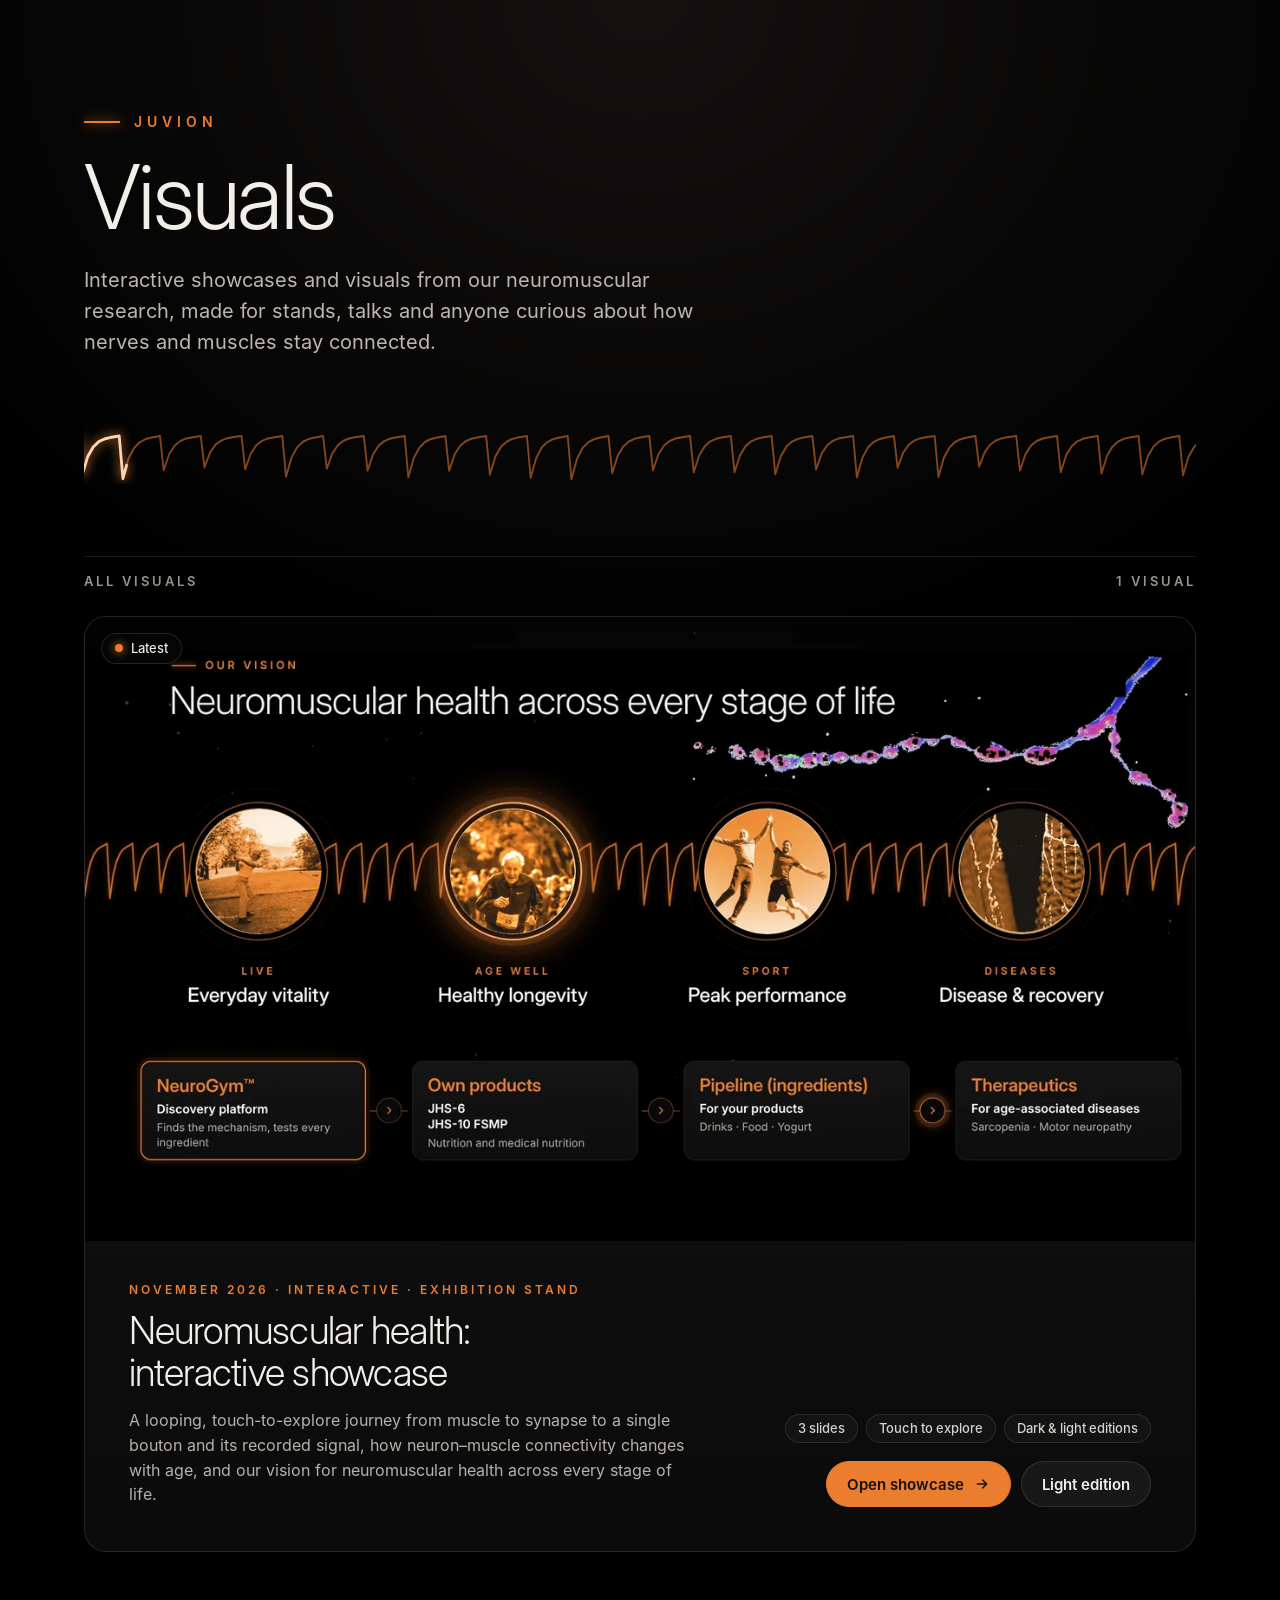
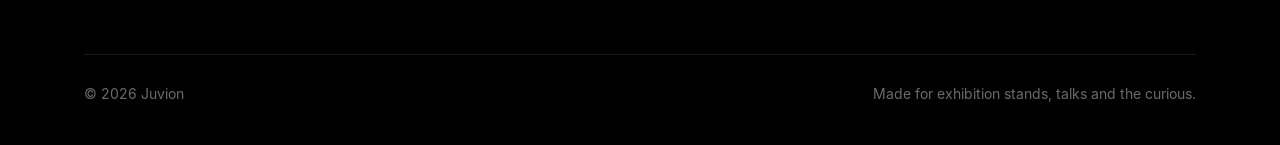
==== index.html @ 3faa085b "Add Juvion visuals gallery and neuromuscular showcase Gallery index at the root; interactive stand s" ====
<!DOCTYPE html>
<html lang="en">
<head>
<meta charset="utf-8">
<meta name="viewport" content="width=device-width, initial-scale=1">
<title>Juvion Visuals</title>
<meta name="description" content="Interactive showcases and visuals from Juvion's neuromuscular research.">
<meta property="og:title" content="Juvion Visuals">
<meta property="og:description" content="Interactive showcases and visuals from Juvion's neuromuscular research.">
<meta property="og:image" content="https://laly-juvion.github.io/juvion-visuals/assets/neuromuscular-showcase-dark.jpg">
<meta property="og:type" content="website">
<meta name="theme-color" content="#000000">
<link rel="stylesheet" href="assets/fonts/fonts.css">
<style>
  :root{--o:#EB7D2E;--o2:#FF9A4D;--ink:#F2EEE8;--mut:#9C978F;--line:rgba(255,255,255,.10);--ease:cubic-bezier(.2,.8,.2,1)}
  *{box-sizing:border-box;margin:0;padding:0;min-width:0}
  html{background:#000;color-scheme:dark}
  body{font:400 17px/1.55 'IT',"Segoe UI",Helvetica,Arial,sans-serif;color:var(--ink);background:radial-gradient(110% 70% at 50% 0%,#141211 0%,#000 60%) no-repeat,#000;min-height:100vh;overflow-x:clip}
  a{color:inherit;text-decoration:none}
  .wrap{max-width:1240px;margin:0 auto;padding:0 max(5vw,20px)}

  header{padding:clamp(48px,9vw,120px) 0 clamp(36px,6vw,72px)}
  .eyebrow{display:flex;align-items:center;gap:14px;font:600 14px/1 'IT';letter-spacing:5px;text-transform:uppercase;color:var(--o)}
  .eyebrow::before{content:"";width:36px;height:2px;background:var(--o);box-shadow:0 0 12px var(--o)}
  h1{font:300 clamp(44px,7vw,92px)/1.02 'ID';letter-spacing:-.03em;margin-top:22px;text-wrap:balance}
  .lead{max-width:620px;margin-top:22px;font-size:clamp(17px,1.6vw,20px);color:#BDB7AF}
  .wave{display:block;width:100%;height:70px;margin-top:clamp(36px,5vw,56px)}
  .wave path{fill:none;stroke:rgba(235,125,46,.55);stroke-width:2;stroke-linejoin:round}
  .wave .pulse{stroke:#FFD2AE;stroke-width:3;stroke-dasharray:.06 1;filter:drop-shadow(0 0 6px #FF9A4D);animation:run 6s linear infinite}
  @keyframes run{from{stroke-dashoffset:1.06}to{stroke-dashoffset:0}}

  .label{display:flex;justify-content:space-between;align-items:baseline;gap:16px;border-top:1px solid var(--line);padding-top:18px;margin-bottom:28px;
    font:600 13px/1 'IT';letter-spacing:3px;text-transform:uppercase;color:var(--mut)}
  .grid{display:grid;gap:28px;grid-template-columns:repeat(auto-fill,minmax(min(100%,360px),1fr))}
  .card{position:relative;display:flex;flex-direction:column;border-radius:22px;overflow:hidden;background:linear-gradient(180deg,#141314,#0b0b0c);
    border:1px solid var(--line);box-shadow:0 30px 80px rgba(0,0,0,.5);transition:border-color .4s,transform .5s var(--ease)}
  .card:hover{border-color:rgba(235,125,46,.45);transform:translateY(-3px)}
  .card.feature{grid-column:1/-1}
  .shot{position:relative;display:block;aspect-ratio:16/9;overflow:hidden;background:#000;flex:none}
  .shot img{position:absolute;inset:0;width:100%;height:100%;object-fit:cover;transition:opacity .7s ease,transform 1.2s var(--ease)}
  .shot .alt{opacity:0}
  .card:hover .shot .alt{opacity:1}
  .card:hover .shot img{transform:scale(1.025)}
  .badge{position:absolute;left:16px;top:16px;z-index:2;padding:8px 13px;border-radius:999px;background:rgba(8,8,9,.7);border:1px solid rgba(255,255,255,.12);
    -webkit-backdrop-filter:blur(10px);backdrop-filter:blur(10px);font:500 13px/1 'IT';color:#ECE8E2;display:flex;gap:8px;align-items:center}
  .badge i{width:8px;height:8px;border-radius:50%;background:var(--o);box-shadow:0 0 10px var(--o)}
  .body{display:flex;flex-direction:column;gap:22px;padding:clamp(22px,3vw,36px);flex:1}
  .bl,.br{display:flex;flex-direction:column;gap:14px}
  .br{gap:18px}
  .feature .body{flex-direction:row;justify-content:space-between;align-items:flex-end;gap:48px;padding:clamp(26px,3.4vw,44px)}
  .feature .bl{flex:1.4}.feature .br{flex:1;align-items:flex-end}
  .feature .tags{justify-content:flex-end}
  .feature h2{font-size:clamp(30px,3.6vw,46px)}  .meta{font:600 12px/1 'IT';letter-spacing:3px;text-transform:uppercase;color:var(--o)}
  .card h2{font:300 clamp(28px,3vw,38px)/1.1 'ID';letter-spacing:-.02em;text-wrap:balance}
  .card p{color:#B7B1A9;font-size:16px}
  .tags{display:flex;flex-wrap:wrap;gap:8px}
  .tag{padding:7px 12px;border-radius:999px;border:1px solid var(--line);background:rgba(255,255,255,.03);font:500 13px/1 'IT';color:#D6D1CA}
  .actions{display:flex;flex-wrap:wrap;gap:10px}
  .btn{display:inline-flex;align-items:center;gap:10px;min-height:46px;padding:0 20px;border-radius:999px;font:600 15px/1 'IT';border:1px solid var(--line);
    background:rgba(255,255,255,.05);transition:background .25s,border-color .25s}
  .btn:hover{background:rgba(255,255,255,.1)}
  .btn.primary{background:var(--o);border-color:var(--o);color:#111}
  .btn.primary:hover{background:var(--o2)}
  .btn svg{width:16px;height:16px;fill:none;stroke:currentColor;stroke-width:2.2;stroke-linecap:round;stroke-linejoin:round}
  .btn:focus-visible,.shot:focus-visible{outline:2px solid var(--o2);outline-offset:3px}

  footer{margin-top:clamp(64px,8vw,110px);padding:28px 0 40px;border-top:1px solid var(--line);color:#6f6a64;font-size:14px;display:flex;justify-content:space-between;gap:16px;flex-wrap:wrap}
  @media (max-width:900px){.feature .body{flex-direction:column;align-items:stretch;gap:22px}.feature .br{align-items:flex-start}.feature .tags{justify-content:flex-start}}
  @media (prefers-reduced-motion:reduce){.wave .pulse{animation:none}.card,.shot img{transition:none}}
</style>
</head>
<body>
<div class="wrap">
  <header>
    <div class="eyebrow">Juvion</div>
    <h1>Visuals</h1>
    <p class="lead">Interactive showcases and visuals from our neuromuscular research, made for stands, talks and anyone curious about how nerves and muscles stay connected.</p>
    <svg class="wave" viewBox="0 0 1200 70" preserveAspectRatio="none" aria-hidden="true"><path id="w"/><path class="pulse" pathLength="1"/></svg>
  </header>

  <main>
    <div class="label"><span>All visuals</span><span id="count"></span></div>
    <div class="grid" id="grid"></div>
  </main>

  <footer><span>© <span id="yr"></span> Juvion</span><span>Made for exhibition stands, talks and the curious.</span></footer>
</div>

<script>
{
  /* Add a new visual by adding an entry to this list (newest first). The first entry is shown large. */
  const VISUALS=[
    {
      title:'Neuromuscular health: interactive showcase',
      date:'November 2026',
      kind:'Interactive · Exhibition stand',
      text:'A looping, touch-to-explore journey from muscle to synapse to a single bouton and its recorded signal, how neuron–muscle connectivity changes with age, and our vision for neuromuscular health across every stage of life.',
      tags:['3 slides','Touch to explore','Dark & light editions'],
      href:'neuromuscular-showcase/',
      img:'assets/neuromuscular-showcase-dark.webp',
      alt:'assets/neuromuscular-showcase-light.webp',
      links:[{label:'Open showcase',href:'neuromuscular-showcase/',primary:true},{label:'Light edition',href:'neuromuscular-showcase/light/'}]
    }
  ];
  const arrow='<svg viewBox="0 0 24 24"><path d="M5 12h14M13 6l6 6-6 6"/></svg>';
  const esc=s=>String(s).replace(/[&<>"]/g,c=>({'&':'&amp;','<':'&lt;','>':'&gt;','"':'&quot;'}[c]));
  document.getElementById('grid').innerHTML=VISUALS.map((v,i)=>`
    <article class="card${i===0?' feature':''}">
      <a class="shot" href="${esc(v.href)}" aria-label="Open ${esc(v.title)}">
        <span class="badge"><i></i>${i===0?'Latest':esc(v.date)}</span>
        <img src="${esc(v.img)}" alt="Preview of ${esc(v.title)}" loading="lazy">
        ${v.alt?`<img class="alt" src="${esc(v.alt)}" alt="" loading="lazy">`:''}
      </a>
      <div class="body">
        <div class="bl"><div class="meta">${esc(v.date)} · ${esc(v.kind)}</div>
        <h2>${esc(v.title)}</h2>
        <p>${esc(v.text)}</p></div>
        <div class="br"><div class="tags">${v.tags.map(t=>`<span class="tag">${esc(t)}</span>`).join('')}</div>
        <div class="actions">${v.links.map(l=>`<a class="btn${l.primary?' primary':''}" href="${esc(l.href)}">${esc(l.label)}${l.primary?arrow:''}</a>`).join('')}</div></div>
      </div>
    </article>`).join('');
  document.getElementById('count').textContent=VISUALS.length+(VISUALS.length===1?' visual':' visuals');
  document.getElementById('yr').textContent=new Date().getFullYear();

  // header signal line, echoing the showcase
  let d='M -10 22',x=-10,s=11;const r=()=>{s=(s*9301+49297)%233280;return s/233280;};
  while(x<1215){const dep=30+r()*14;d+=` L ${x+4} 22 L ${x+8} ${22+dep}`;for(let k=1;k<=5;k++){const f=k/5;d+=` L ${(x+8+30*f).toFixed(1)} ${(22+dep*Math.exp(-3.2*f)).toFixed(1)}`;}x+=44;}
  document.querySelectorAll('.wave path').forEach(p=>p.setAttribute('d',d));
}
</script>
</body>
</html>
---- assets/fonts/fonts.css ----
/* Inter & Inter Display (SIL Open Font License), Latin subset */
@font-face{font-family:'ID';font-weight:300;font-style:normal;font-display:block;src:url(InterDisplay-Light.woff) format('woff')}
@font-face{font-family:'ID';font-weight:500;font-style:normal;font-display:block;src:url(InterDisplay-Medium.woff) format('woff')}
@font-face{font-family:'ID';font-weight:600;font-style:normal;font-display:block;src:url(InterDisplay-SemiBold.woff) format('woff')}
@font-face{font-family:'IT';font-weight:400;font-style:normal;font-display:block;src:url(Inter-Regular.woff) format('woff')}
@font-face{font-family:'IT';font-weight:500;font-style:normal;font-display:block;src:url(Inter-Medium.woff) format('woff')}
@font-face{font-family:'IT';font-weight:600;font-style:normal;font-display:block;src:url(Inter-SemiBold.woff) format('woff')}
@font-face{font-family:'IT';font-weight:700;font-style:normal;font-display:block;src:url(Inter-Bold.woff) format('woff')}
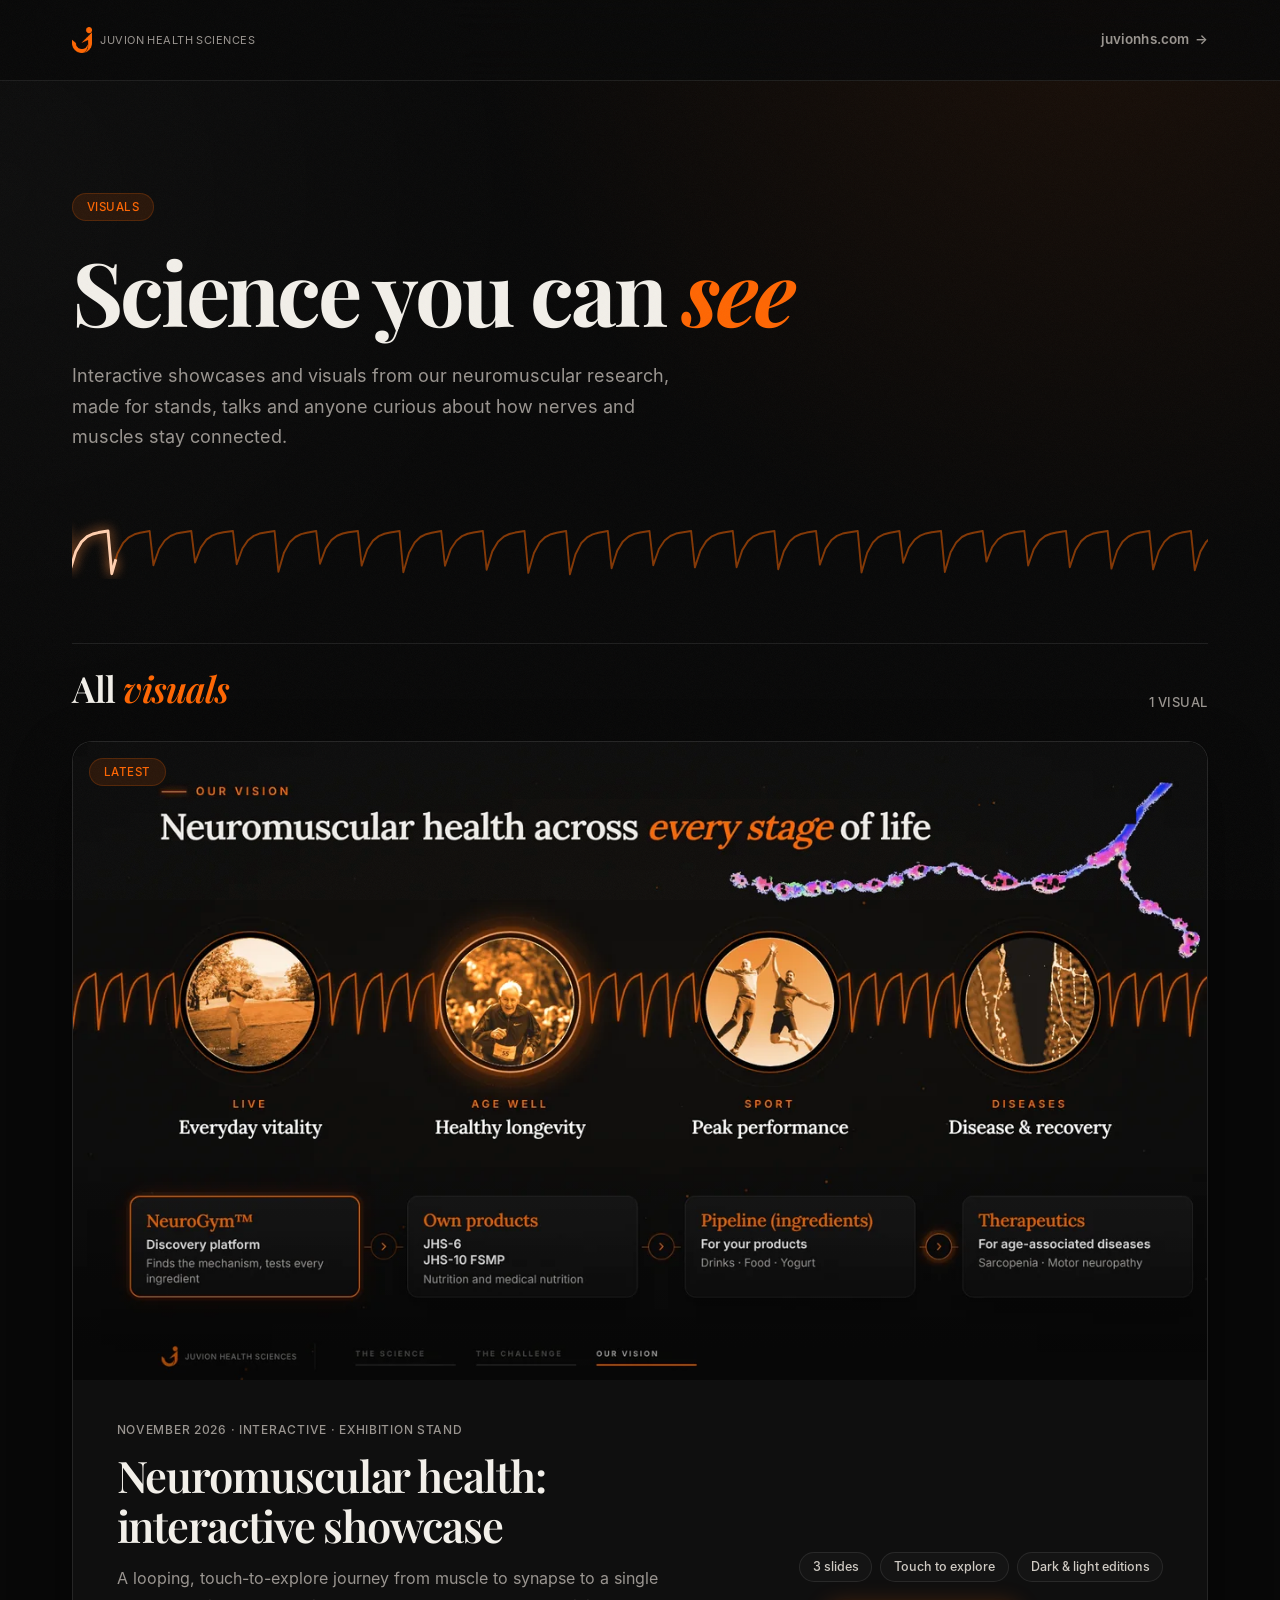
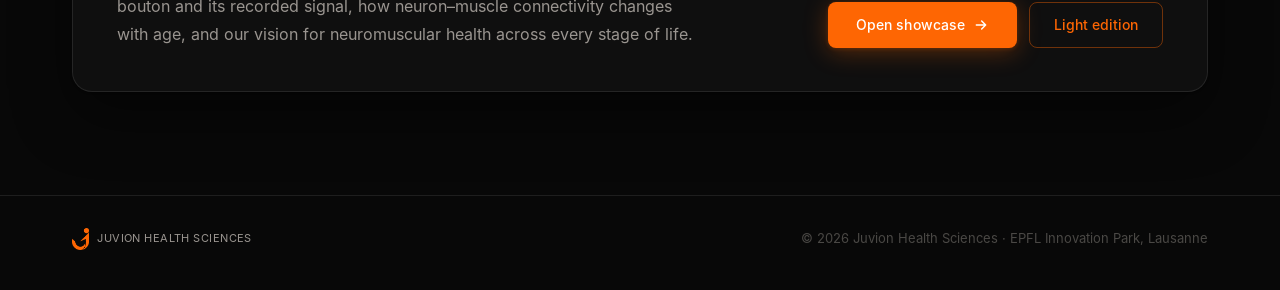
==== commit 7459759f: "Apply Juvion website branding Logo, favicon, brand orange #fe6603, Playfair Display headings and Int" ====
--- a/index.html
+++ b/index.html
@@ -3,88 +3,136 @@
 <head>
 <meta charset="utf-8">
 <meta name="viewport" content="width=device-width, initial-scale=1">
-<title>Juvion Visuals</title>
-<meta name="description" content="Interactive showcases and visuals from Juvion's neuromuscular research.">
-<meta property="og:title" content="Juvion Visuals">
-<meta property="og:description" content="Interactive showcases and visuals from Juvion's neuromuscular research.">
+<title>Visuals · Juvion Health Sciences</title>
+<meta name="description" content="Interactive showcases and visuals from Juvion Health Sciences' neuromuscular research.">
+<meta property="og:title" content="Visuals · Juvion Health Sciences">
+<meta property="og:description" content="Interactive showcases and visuals from Juvion Health Sciences' neuromuscular research.">
 <meta property="og:image" content="https://laly-juvion.github.io/juvion-visuals/assets/neuromuscular-showcase-dark.jpg">
 <meta property="og:type" content="website">
-<meta name="theme-color" content="#000000">
+<meta name="theme-color" content="#080808">
+<link rel="icon" type="image/png" href="assets/brand/favicon-64.png">
+<link rel="preconnect" href="https://fonts.googleapis.com">
+<link rel="preconnect" href="https://fonts.gstatic.com" crossorigin>
+<link rel="stylesheet" href="https://fonts.googleapis.com/css2?family=Playfair+Display:ital,wght@0,500;0,600;0,700;1,500;1,600&display=swap">
 <link rel="stylesheet" href="assets/fonts/fonts.css">
 <style>
-  :root{--o:#EB7D2E;--o2:#FF9A4D;--ink:#F2EEE8;--mut:#9C978F;--line:rgba(255,255,255,.10);--ease:cubic-bezier(.2,.8,.2,1)}
-  *{box-sizing:border-box;margin:0;padding:0;min-width:0}
-  html{background:#000;color-scheme:dark}
-  body{font:400 17px/1.55 'IT',"Segoe UI",Helvetica,Arial,sans-serif;color:var(--ink);background:radial-gradient(110% 70% at 50% 0%,#141211 0%,#000 60%) no-repeat,#000;min-height:100vh;overflow-x:clip}
+  /* Design tokens from juvionhs.com */
+  :root{
+    --bg:#080808;--surface:#0f0f0f;--elevated:#141414;--border:rgba(255,255,255,.09);
+    --brand:#fe6603;--brand-dim:rgba(254,102,3,.12);--brand-glow:rgba(254,102,3,.18);
+    --text:#F2EFE9;--text-sec:#9A9590;--text-muted:#4A4845;--radius:12px;--radius-lg:20px;
+    --serif:'Playfair Display',Georgia,'Times New Roman',serif;--sans:'IT',Inter,system-ui,sans-serif;
+    --ease:cubic-bezier(.2,.8,.2,1)
+  }
+  *,*::before,*::after{box-sizing:border-box;margin:0;padding:0;min-width:0}
+  html{background:var(--bg);color-scheme:dark}
+  body{font:400 16px/1.6 var(--sans);color:var(--text);-webkit-font-smoothing:antialiased;overflow-x:clip;min-height:100vh;
+    background:radial-gradient(80% 50% at 85% 0%,rgba(254,102,3,.07),transparent 60%),radial-gradient(60% 40% at 0% 10%,rgba(255,255,255,.025),transparent 70%),var(--bg)}
   a{color:inherit;text-decoration:none}
-  .wrap{max-width:1240px;margin:0 auto;padding:0 max(5vw,20px)}
+  img{display:block}
+  .grain{position:fixed;inset:0;z-index:999;pointer-events:none;opacity:.035;background-size:180px 180px;
+    background-image:url("data:image/svg+xml,%3Csvg viewBox='0 0 256 256' xmlns='http://www.w3.org/2000/svg'%3E%3Cfilter id='n'%3E%3CfeTurbulence type='fractalNoise' baseFrequency='0.9' numOctaves='4' stitchTiles='stitch'/%3E%3C/filter%3E%3Crect width='100%25' height='100%25' filter='url(%23n)'/%3E%3C/svg%3E")}
+  .container{max-width:1200px;margin:0 auto;padding:0 2rem}
 
-  header{padding:clamp(48px,9vw,120px) 0 clamp(36px,6vw,72px)}
-  .eyebrow{display:flex;align-items:center;gap:14px;font:600 14px/1 'IT';letter-spacing:5px;text-transform:uppercase;color:var(--o)}
-  .eyebrow::before{content:"";width:36px;height:2px;background:var(--o);box-shadow:0 0 12px var(--o)}
-  h1{font:300 clamp(44px,7vw,92px)/1.02 'ID';letter-spacing:-.03em;margin-top:22px;text-wrap:balance}
-  .lead{max-width:620px;margin-top:22px;font-size:clamp(17px,1.6vw,20px);color:#BDB7AF}
-  .wave{display:block;width:100%;height:70px;margin-top:clamp(36px,5vw,56px)}
-  .wave path{fill:none;stroke:rgba(235,125,46,.55);stroke-width:2;stroke-linejoin:round}
-  .wave .pulse{stroke:#FFD2AE;stroke-width:3;stroke-dasharray:.06 1;filter:drop-shadow(0 0 6px #FF9A4D);animation:run 6s linear infinite}
+  /* nav, as on juvionhs.com */
+  nav{position:sticky;top:0;z-index:100;background:rgba(8,8,8,.88);-webkit-backdrop-filter:blur(20px);backdrop-filter:blur(20px);border-bottom:1px solid var(--border)}
+  .nav-inner{height:80px;display:flex;align-items:center;justify-content:space-between;gap:1rem}
+  .nav-brand{display:flex;align-items:center;gap:8px;border-radius:6px}
+  .nav-brand img{height:26px;width:auto}
+  .logo-sub{font:400 11px/1 var(--sans);letter-spacing:.04em;text-transform:uppercase;color:var(--text-sec)}
+  .nav-link{font:600 13.5px/1 var(--sans);letter-spacing:.01em;color:var(--text-sec);display:inline-flex;align-items:center;gap:.35rem;padding:.6rem 0;transition:color .2s ease}
+  .nav-link:hover{color:var(--text)}
+  .nav-link .arrow{transition:transform .2s ease}.nav-link:hover .arrow{transform:translateX(3px)}
+
+  header{padding:clamp(4rem,9vw,7rem) 0 clamp(2.5rem,5vw,4rem)}
+  .tag-pill{display:inline-flex;align-items:center;padding:.3rem .875rem;background:var(--brand-dim);border:1px solid rgba(254,102,3,.2);border-radius:100px;
+    font:500 11.5px/1.4 var(--sans);letter-spacing:.04em;text-transform:uppercase;color:var(--brand)}
+  h1{font:700 clamp(3.25rem,7vw,5.5rem)/1.05 var(--serif);letter-spacing:-.035em;margin-top:1.5rem;text-wrap:balance}
+  h1 em,h2 em{font-style:italic;color:var(--brand)}
+  .lead{max-width:600px;margin-top:1.5rem;font-size:18px;line-height:1.7;color:var(--text-sec)}
+  .wave{display:block;width:100%;height:70px;margin-top:clamp(2.5rem,5vw,3.5rem)}
+  .wave path{fill:none;stroke:rgba(254,102,3,.5);stroke-width:2;stroke-linejoin:round}
+  .wave .pulse{stroke:#ffd0b0;stroke-width:3;stroke-dasharray:.06 1;filter:drop-shadow(0 0 6px #ff8a3d);animation:run 6s linear infinite}
   @keyframes run{from{stroke-dashoffset:1.06}to{stroke-dashoffset:0}}
 
-  .label{display:flex;justify-content:space-between;align-items:baseline;gap:16px;border-top:1px solid var(--line);padding-top:18px;margin-bottom:28px;
-    font:600 13px/1 'IT';letter-spacing:3px;text-transform:uppercase;color:var(--mut)}
-  .grid{display:grid;gap:28px;grid-template-columns:repeat(auto-fill,minmax(min(100%,360px),1fr))}
-  .card{position:relative;display:flex;flex-direction:column;border-radius:22px;overflow:hidden;background:linear-gradient(180deg,#141314,#0b0b0c);
-    border:1px solid var(--line);box-shadow:0 30px 80px rgba(0,0,0,.5);transition:border-color .4s,transform .5s var(--ease)}
-  .card:hover{border-color:rgba(235,125,46,.45);transform:translateY(-3px)}
+  .section-row{display:flex;align-items:flex-end;justify-content:space-between;flex-wrap:wrap;gap:1rem;border-top:1px solid var(--border);padding-top:1.5rem;margin-bottom:2rem}
+  .section-heading{font:600 clamp(1.75rem,3vw,2.25rem)/1.15 var(--serif);letter-spacing:-.025em}
+  .count{font:500 13px/1 var(--sans);color:var(--text-sec);letter-spacing:.04em;text-transform:uppercase}
+
+  .grid{display:grid;gap:1.75rem;grid-template-columns:repeat(auto-fill,minmax(min(100%,360px),1fr))}
+  .card{display:flex;flex-direction:column;border-radius:var(--radius-lg);overflow:hidden;background:var(--surface);border:1px solid var(--border);
+    box-shadow:0 1px 2px rgba(0,0,0,.4),0 24px 60px rgba(0,0,0,.45);transition:border-color .3s ease,transform .5s var(--ease)}
+  .card:hover{border-color:rgba(254,102,3,.35);transform:translateY(-3px)}
   .card.feature{grid-column:1/-1}
-  .shot{position:relative;display:block;aspect-ratio:16/9;overflow:hidden;background:#000;flex:none}
+  .shot{position:relative;display:block;aspect-ratio:16/9;overflow:hidden;background:#000}
   .shot img{position:absolute;inset:0;width:100%;height:100%;object-fit:cover;transition:opacity .7s ease,transform 1.2s var(--ease)}
+  .shot::after{content:"";position:absolute;inset:0;background:linear-gradient(to top,rgba(0,0,0,.35),transparent 35%);pointer-events:none}
   .shot .alt{opacity:0}
   .card:hover .shot .alt{opacity:1}
-  .card:hover .shot img{transform:scale(1.025)}
-  .badge{position:absolute;left:16px;top:16px;z-index:2;padding:8px 13px;border-radius:999px;background:rgba(8,8,9,.7);border:1px solid rgba(255,255,255,.12);
-    -webkit-backdrop-filter:blur(10px);backdrop-filter:blur(10px);font:500 13px/1 'IT';color:#ECE8E2;display:flex;gap:8px;align-items:center}
-  .badge i{width:8px;height:8px;border-radius:50%;background:var(--o);box-shadow:0 0 10px var(--o)}
-  .body{display:flex;flex-direction:column;gap:22px;padding:clamp(22px,3vw,36px);flex:1}
-  .bl,.br{display:flex;flex-direction:column;gap:14px}
-  .br{gap:18px}
-  .feature .body{flex-direction:row;justify-content:space-between;align-items:flex-end;gap:48px;padding:clamp(26px,3.4vw,44px)}
-  .feature .bl{flex:1.4}.feature .br{flex:1;align-items:flex-end}
-  .feature .tags{justify-content:flex-end}
-  .feature h2{font-size:clamp(30px,3.6vw,46px)}  .meta{font:600 12px/1 'IT';letter-spacing:3px;text-transform:uppercase;color:var(--o)}
-  .card h2{font:300 clamp(28px,3vw,38px)/1.1 'ID';letter-spacing:-.02em;text-wrap:balance}
-  .card p{color:#B7B1A9;font-size:16px}
-  .tags{display:flex;flex-wrap:wrap;gap:8px}
-  .tag{padding:7px 12px;border-radius:999px;border:1px solid var(--line);background:rgba(255,255,255,.03);font:500 13px/1 'IT';color:#D6D1CA}
-  .actions{display:flex;flex-wrap:wrap;gap:10px}
-  .btn{display:inline-flex;align-items:center;gap:10px;min-height:46px;padding:0 20px;border-radius:999px;font:600 15px/1 'IT';border:1px solid var(--line);
-    background:rgba(255,255,255,.05);transition:background .25s,border-color .25s}
-  .btn:hover{background:rgba(255,255,255,.1)}
-  .btn.primary{background:var(--o);border-color:var(--o);color:#111}
-  .btn.primary:hover{background:var(--o2)}
-  .btn svg{width:16px;height:16px;fill:none;stroke:currentColor;stroke-width:2.2;stroke-linecap:round;stroke-linejoin:round}
-  .btn:focus-visible,.shot:focus-visible{outline:2px solid var(--o2);outline-offset:3px}
+  .card:hover .shot img{transform:scale(1.02)}
+  .shot:focus-visible{outline:2px solid var(--brand);outline-offset:-2px}
+  .badge{position:absolute;left:1rem;top:1rem;z-index:2}
+  .body{display:flex;flex-direction:column;gap:1.5rem;padding:clamp(1.5rem,3vw,2.25rem);flex:1}
+  .bl,.br{display:flex;flex-direction:column;gap:.875rem}.br{gap:1.25rem}
+  .feature .body{flex-direction:row;justify-content:space-between;align-items:flex-end;gap:3rem;padding:clamp(1.75rem,3.4vw,2.75rem)}
+  .feature .bl{flex:1.4}.feature .br{flex:1;align-items:flex-end}.feature .tags{justify-content:flex-end}
+  .meta{font:500 12px/1 var(--sans);letter-spacing:.06em;text-transform:uppercase;color:var(--text-sec)}
+  .card h2{font:600 clamp(1.6rem,2.6vw,2.1rem)/1.15 var(--serif);letter-spacing:-.025em;text-wrap:balance}
+  .feature h2{font-size:clamp(1.9rem,3.4vw,2.75rem)}
+  .card p{color:var(--text-sec);line-height:1.75}
+  .tags{display:flex;flex-wrap:wrap;gap:.5rem}
+  .chip{padding:.35rem .8rem;border-radius:100px;border:1px solid var(--border);background:var(--elevated);font:500 12.5px/1.4 var(--sans);color:#CFCAC3}
+  .actions{display:flex;flex-wrap:wrap;gap:.75rem}
+  .btn-primary{display:inline-flex;align-items:center;gap:.5rem;padding:.75rem 1.75rem;background:var(--brand);color:#fff;font:500 14px/1.4 var(--sans);letter-spacing:.01em;border-radius:8px;
+    box-shadow:0 4px 24px rgba(254,102,3,.3),0 1px 4px rgba(254,102,3,.2);transition:background .2s ease,transform .15s ease,box-shadow .2s ease}
+  .btn-primary:hover{background:#d4571a;box-shadow:0 6px 32px rgba(254,102,3,.45);transform:translateY(-1px)}
+  .btn-primary:active{transform:translateY(0)}
+  .btn-outline{display:inline-flex;align-items:center;padding:.75rem 1.5rem;border:1px solid rgba(254,102,3,.4);color:var(--brand);font:500 14px/1.4 var(--sans);border-radius:8px;transition:background .2s ease,border-color .2s ease}
+  .btn-outline:hover{background:var(--brand-dim);border-color:var(--brand)}
+  .btn-outline:active{transform:scale(.98)}
+  .btn-primary:focus-visible,.btn-outline:focus-visible,.nav-link:focus-visible,.nav-brand:focus-visible{outline:2px solid var(--brand);outline-offset:3px}
+  .btn-primary svg{width:16px;height:16px;fill:none;stroke:currentColor;stroke-width:2.2;stroke-linecap:round;stroke-linejoin:round}
 
-  footer{margin-top:clamp(64px,8vw,110px);padding:28px 0 40px;border-top:1px solid var(--line);color:#6f6a64;font-size:14px;display:flex;justify-content:space-between;gap:16px;flex-wrap:wrap}
-  @media (max-width:900px){.feature .body{flex-direction:column;align-items:stretch;gap:22px}.feature .br{align-items:flex-start}.feature .tags{justify-content:flex-start}}
+  footer{margin-top:clamp(4rem,8vw,7rem);border-top:1px solid var(--border)}
+  .foot{display:flex;justify-content:space-between;align-items:center;flex-wrap:wrap;gap:1rem;padding-top:2rem;padding-bottom:2.5rem;color:var(--text-muted);font-size:13px}
+  .foot a:hover{color:var(--text)}
+  @media (max-width:900px){.feature .body{flex-direction:column;align-items:stretch;gap:1.5rem}.feature .br{align-items:flex-start}.feature .tags{justify-content:flex-start}}
+  @media (max-width:560px){.container{padding:0 1.25rem}.logo-sub{display:none}}
   @media (prefers-reduced-motion:reduce){.wave .pulse{animation:none}.card,.shot img{transition:none}}
 </style>
 </head>
 <body>
-<div class="wrap">
+<div class="grain" aria-hidden="true"></div>
+<nav>
+  <div class="container nav-inner">
+    <a class="nav-brand" href="https://juvionhs.com" aria-label="Juvion Health Sciences website">
+      <img src="assets/brand/juvion-icon.png" alt="Juvion Health Sciences">
+      <span class="logo-sub">Juvion Health Sciences</span>
+    </a>
+    <a class="nav-link" href="https://juvionhs.com">juvionhs.com <span class="arrow">→</span></a>
+  </div>
+</nav>
+
+<div class="container">
   <header>
-    <div class="eyebrow">Juvion</div>
-    <h1>Visuals</h1>
+    <span class="tag-pill">Visuals</span>
+    <h1>Science you can <em>see</em></h1>
     <p class="lead">Interactive showcases and visuals from our neuromuscular research, made for stands, talks and anyone curious about how nerves and muscles stay connected.</p>
-    <svg class="wave" viewBox="0 0 1200 70" preserveAspectRatio="none" aria-hidden="true"><path id="w"/><path class="pulse" pathLength="1"/></svg>
+    <svg class="wave" viewBox="0 0 1200 70" preserveAspectRatio="none" aria-hidden="true"><path/><path class="pulse" pathLength="1"/></svg>
   </header>
 
   <main>
-    <div class="label"><span>All visuals</span><span id="count"></span></div>
+    <div class="section-row"><h2 class="section-heading">All <em>visuals</em></h2><span class="count" id="count"></span></div>
     <div class="grid" id="grid"></div>
   </main>
+</div>
 
-  <footer><span>© <span id="yr"></span> Juvion</span><span>Made for exhibition stands, talks and the curious.</span></footer>
-</div>
+<footer>
+  <div class="container foot">
+    <a class="nav-brand" href="https://juvionhs.com"><img src="assets/brand/juvion-icon.png" alt="" style="height:22px"><span class="logo-sub">Juvion Health Sciences</span></a>
+    <span>© <span id="yr"></span> Juvion Health Sciences · EPFL Innovation Park, Lausanne</span>
+  </div>
+</footer>
 
 <script>
 {
@@ -107,7 +155,7 @@
   document.getElementById('grid').innerHTML=VISUALS.map((v,i)=>`
     <article class="card${i===0?' feature':''}">
       <a class="shot" href="${esc(v.href)}" aria-label="Open ${esc(v.title)}">
-        <span class="badge"><i></i>${i===0?'Latest':esc(v.date)}</span>
+        <span class="tag-pill badge">${i===0?'Latest':esc(v.date)}</span>
         <img src="${esc(v.img)}" alt="Preview of ${esc(v.title)}" loading="lazy">
         ${v.alt?`<img class="alt" src="${esc(v.alt)}" alt="" loading="lazy">`:''}
       </a>
@@ -115,14 +163,14 @@
         <div class="bl"><div class="meta">${esc(v.date)} · ${esc(v.kind)}</div>
         <h2>${esc(v.title)}</h2>
         <p>${esc(v.text)}</p></div>
-        <div class="br"><div class="tags">${v.tags.map(t=>`<span class="tag">${esc(t)}</span>`).join('')}</div>
-        <div class="actions">${v.links.map(l=>`<a class="btn${l.primary?' primary':''}" href="${esc(l.href)}">${esc(l.label)}${l.primary?arrow:''}</a>`).join('')}</div></div>
+        <div class="br"><div class="tags">${v.tags.map(t=>`<span class="chip">${esc(t)}</span>`).join('')}</div>
+        <div class="actions">${v.links.map(l=>`<a class="${l.primary?'btn-primary':'btn-outline'}" href="${esc(l.href)}">${esc(l.label)}${l.primary?arrow:''}</a>`).join('')}</div></div>
       </div>
     </article>`).join('');
   document.getElementById('count').textContent=VISUALS.length+(VISUALS.length===1?' visual':' visuals');
   document.getElementById('yr').textContent=new Date().getFullYear();
 
-  // header signal line, echoing the showcase
+  // signal line, echoing the showcase
   let d='M -10 22',x=-10,s=11;const r=()=>{s=(s*9301+49297)%233280;return s/233280;};
   while(x<1215){const dep=30+r()*14;d+=` L ${x+4} 22 L ${x+8} ${22+dep}`;for(let k=1;k<=5;k++){const f=k/5;d+=` L ${(x+8+30*f).toFixed(1)} ${(22+dep*Math.exp(-3.2*f)).toFixed(1)}`;}x+=44;}
   document.querySelectorAll('.wave path').forEach(p=>p.setAttribute('d',d));
